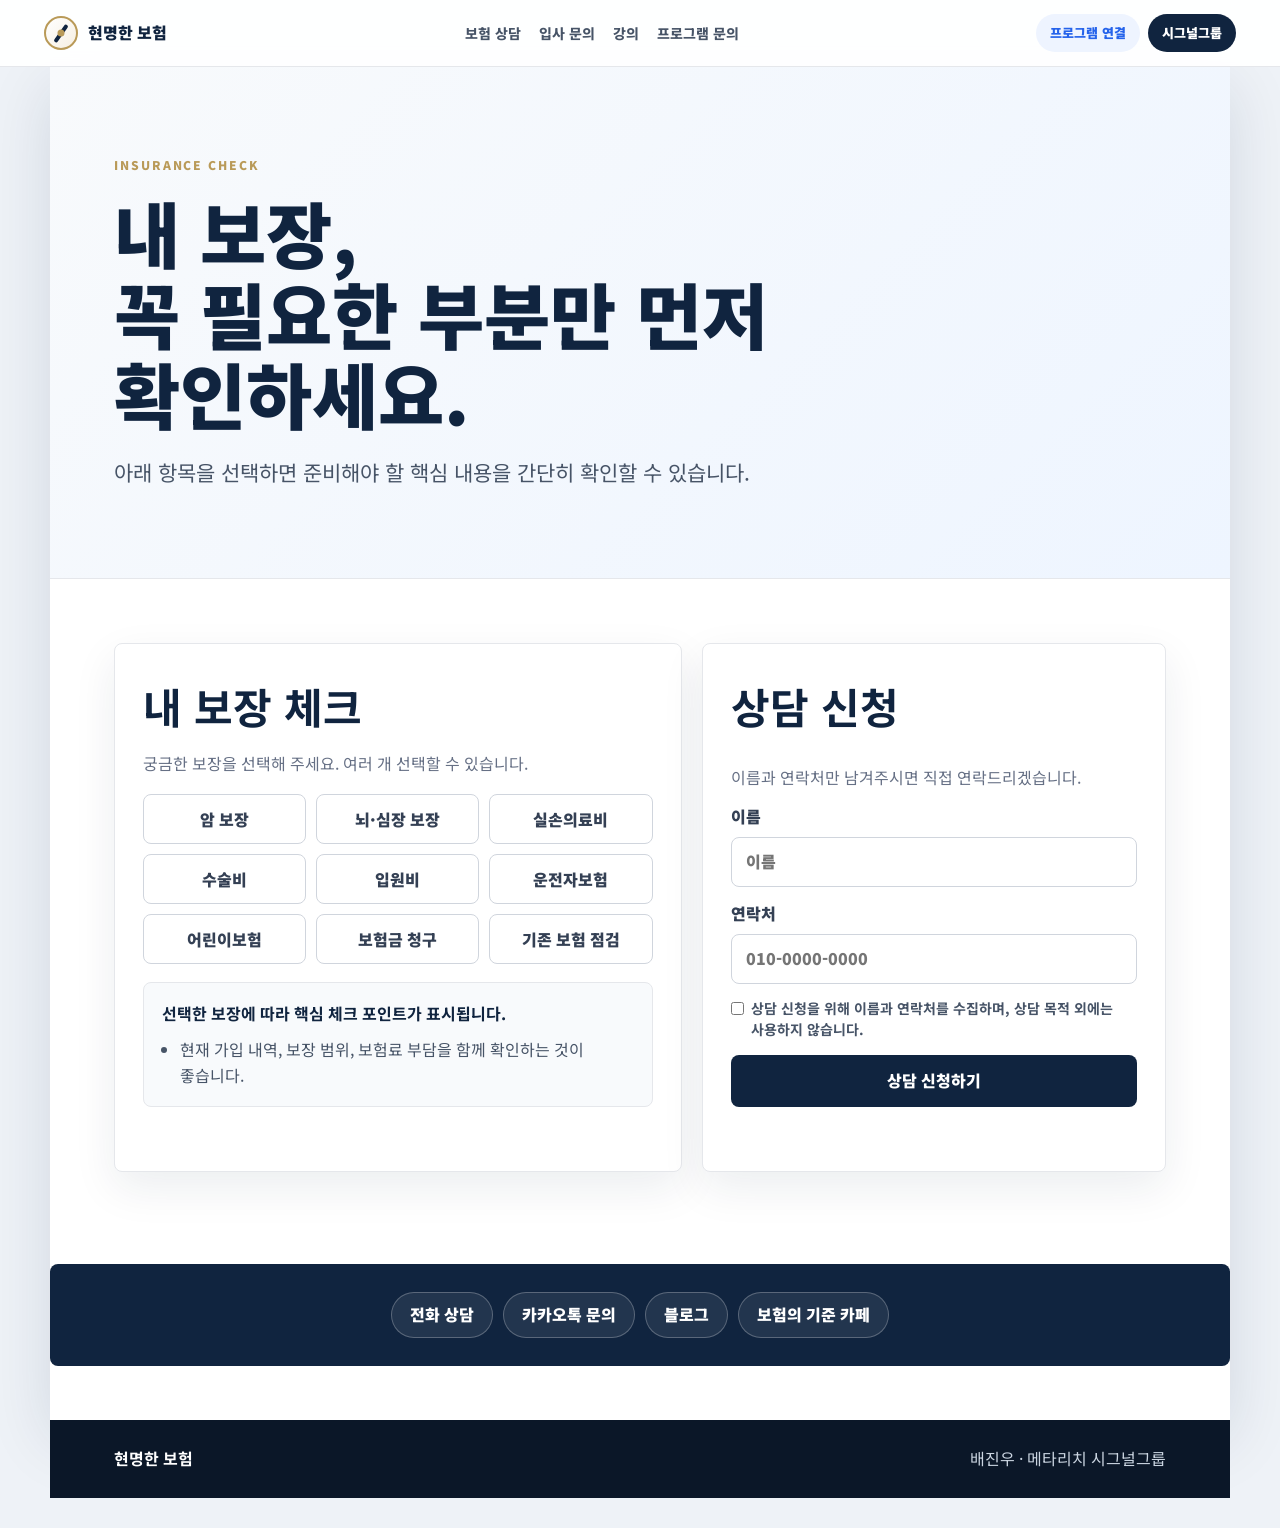
==== insurance.html @ 544bee1e "Add files via upload" ====
<!DOCTYPE html>
<html lang="ko">
<head>
  <meta charset="UTF-8">
  <meta name="viewport" content="width=device-width, initial-scale=1.0, viewport-fit=cover">
  <title>보험 상담 | 현명한 보험</title>
  <meta name="description" content="내 보장을 간단히 체크하고 꼭 준비해야 할 보장 방향을 확인하는 보험 상담 페이지입니다.">
  <link rel="preconnect" href="https://fonts.googleapis.com">
  <link rel="preconnect" href="https://fonts.gstatic.com" crossorigin>
  <link href="https://fonts.googleapis.com/css2?family=Noto+Sans+KR:wght@400;500;700;800;900&display=swap" rel="stylesheet">
  <link rel="stylesheet" href="assets/css/style.css">
</head>
<body>
  <header class="site-header">
    <a class="brand" href="index.html"><span class="compass-mark"></span><span>현명한 보험</span></a>
    <nav class="nav"><a href="insurance.html">보험 상담</a><a href="recruit.html">입사 문의</a><a href="lecture.html">강의</a><a href="program.html">프로그램 문의</a></nav>
    <div class="header-actions"><a class="pill" href="https://metarich-signal.vercel.app/login" target="_blank" rel="noopener">프로그램 연결</a><a class="pill dark" href="https://signalgroup-sigma.vercel.app/index.html" target="_blank" rel="noopener">시그널그룹</a></div>
  </header>

  <main class="sub-page">
    <section class="page-hero">
      <p class="eyebrow">INSURANCE CHECK</p>
      <h1>내 보장,<br>꼭 필요한 부분만 먼저 확인하세요.</h1>
      <p class="lead">아래 항목을 선택하면 준비해야 할 핵심 내용을 간단히 확인할 수 있습니다.</p>
    </section>

    <section class="form-layout">
      <div class="panel">
        <h2>내 보장 체크</h2>
        <p class="muted">궁금한 보장을 선택해 주세요. 여러 개 선택할 수 있습니다.</p>
        <div class="check-grid coverage-options">
          <label><input type="checkbox" name="coverage" value="암 보장"><span>암 보장</span></label>
          <label><input type="checkbox" name="coverage" value="뇌·심장 보장"><span>뇌·심장 보장</span></label>
          <label><input type="checkbox" name="coverage" value="실손의료비"><span>실손의료비</span></label>
          <label><input type="checkbox" name="coverage" value="수술비"><span>수술비</span></label>
          <label><input type="checkbox" name="coverage" value="입원비"><span>입원비</span></label>
          <label><input type="checkbox" name="coverage" value="운전자보험"><span>운전자보험</span></label>
          <label><input type="checkbox" name="coverage" value="어린이보험"><span>어린이보험</span></label>
          <label><input type="checkbox" name="coverage" value="보험금 청구"><span>보험금 청구</span></label>
          <label><input type="checkbox" name="coverage" value="기존 보험 점검"><span>기존 보험 점검</span></label>
        </div>
        <div class="comment-box" id="coverageComment">
          <strong>선택한 보장에 따라 핵심 체크 포인트가 표시됩니다.</strong>
          <ul><li>현재 가입 내역, 보장 범위, 보험료 부담을 함께 확인하는 것이 좋습니다.</li></ul>
        </div>
      </div>

      <form class="panel lead-form" data-form-type="보험 상담">
        <h2>상담 신청</h2>
        <p class="muted">이름과 연락처만 남겨주시면 직접 연락드리겠습니다.</p>
        <label>이름<input name="name" autocomplete="name" required placeholder="이름"></label>
        <label>연락처<input name="phone" inputmode="tel" autocomplete="tel" required placeholder="010-0000-0000"></label>
        <label class="agree"><input type="checkbox" name="privacy" required><span>상담 신청을 위해 이름과 연락처를 수집하며, 상담 목적 외에는 사용하지 않습니다.</span></label>
        <button class="btn primary full" type="submit">상담 신청하기</button>
        <p class="form-message" role="status"></p>
      </form>
    </section>

    <section class="channel-band compact">
      <a href="tel:01034302565">전화 상담</a>
      <a href="https://open.kakao.com/o/s4lMEawg" target="_blank" rel="noopener">카카오톡 문의</a>
      <a href="https://blog.naver.com/jinwoo8506" data-mobile-href="https://m.blog.naver.com/jinwoo8506" target="_blank" rel="noopener">블로그</a>
      <a href="https://cafe.naver.com/signal1035" data-mobile-href="https://m.cafe.naver.com/signal1035" target="_blank" rel="noopener">보험의 기준 카페</a>
    </section>
  </main>

  <footer class="site-footer"><strong>현명한 보험</strong><span>배진우 · 메타리치 시그널그룹</span></footer>
  <script src="assets/js/main.js"></script>
</body>
</html>
---- assets/css/style.css ----
:root{
  --navy:#10243f;
  --navy-2:#173b67;
  --blue:#2563eb;
  --green:#10b981;
  --gold:#b99a58;
  --ink:#111827;
  --muted:#667085;
  --line:#e5e7eb;
  --paper:#ffffff;
  --soft:#f5f7fb;
  --radius:8px;
  --shadow:0 20px 60px rgba(16,36,63,.12);
}
*{box-sizing:border-box;margin:0;padding:0}
html{scroll-behavior:smooth;-webkit-text-size-adjust:100%}
body{font-family:"Noto Sans KR",-apple-system,BlinkMacSystemFont,sans-serif;color:var(--ink);background:#eef2f7;line-height:1.6;word-break:keep-all;overflow-x:hidden}
a{text-decoration:none;color:inherit}
button,input{font:inherit}
button{cursor:pointer}
.site-header{position:sticky;top:0;z-index:20;display:flex;align-items:center;gap:22px;justify-content:space-between;padding:14px clamp(18px,4vw,44px);background:rgba(255,255,255,.94);backdrop-filter:blur(14px);border-bottom:1px solid var(--line)}
.brand{display:flex;align-items:center;gap:10px;font-weight:900;color:var(--navy);white-space:nowrap}
.compass-mark{width:34px;height:34px;border:2px solid var(--gold);border-radius:50%;position:relative;display:inline-block;background:linear-gradient(135deg,#fff,#f6efe2)}
.compass-mark:before{content:"";position:absolute;left:50%;top:5px;width:4px;height:21px;background:var(--navy);transform:translateX(-50%) rotate(35deg);border-radius:8px}
.compass-mark:after{content:"";position:absolute;left:50%;top:50%;width:7px;height:7px;background:var(--gold);border-radius:50%;transform:translate(-50%,-50%)}
.nav{display:flex;align-items:center;gap:18px;color:#475467;font-size:14px;font-weight:800}
.nav a:hover{color:var(--blue)}
.header-actions{display:flex;gap:8px;flex-wrap:wrap;justify-content:flex-end}
.pill{display:inline-flex;align-items:center;justify-content:center;min-height:38px;padding:0 14px;border-radius:999px;background:#eef4ff;color:var(--blue);font-size:13px;font-weight:900;white-space:nowrap}
.pill.dark{background:var(--navy);color:#fff}
main{width:min(100%,1180px);margin:0 auto;background:var(--paper);box-shadow:var(--shadow)}
.hero{display:grid;grid-template-columns:1.05fr .95fr;gap:44px;align-items:center;min-height:720px;padding:clamp(42px,7vw,84px) clamp(22px,5vw,72px);background:linear-gradient(135deg,#fff 0%,#f7fafc 56%,#eef5ff 100%)}
.eyebrow{font-size:12px;font-weight:900;letter-spacing:.16em;color:var(--gold);margin-bottom:18px}
h1{font-size:clamp(38px,6vw,72px);line-height:1.12;letter-spacing:0;color:var(--navy);font-weight:900}
.lead{font-size:clamp(17px,2vw,21px);color:#475467;margin-top:22px;max-width:680px}
.hero-actions,.contact-actions{display:flex;gap:10px;flex-wrap:wrap;margin-top:28px}
.btn{min-height:52px;padding:0 20px;border:1px solid var(--navy);border-radius:var(--radius);display:inline-flex;align-items:center;justify-content:center;font-weight:900;color:var(--navy);background:#fff}
.btn.primary{background:var(--navy);color:#fff}
.btn.ghost{border-color:#cbd5e1;color:#344054}
.btn.full{width:100%;border:0}
.contact-actions a{min-height:44px;padding:0 16px;border-radius:999px;background:#f8fafc;border:1px solid #d0d5dd;font-weight:900;color:#344054}
.hero-photo{align-self:stretch;display:flex;align-items:flex-end;justify-content:center;overflow:hidden;border-radius:var(--radius);background:linear-gradient(180deg,#e8e0d8,#f7f2ee)}
.hero-photo img{width:min(100%,520px);height:100%;object-fit:cover;object-position:center top}
.quick-grid{display:grid;grid-template-columns:repeat(4,1fr);gap:1px;background:var(--line);border-top:1px solid var(--line);border-bottom:1px solid var(--line)}
.quick-card{background:#fff;padding:30px 26px;min-height:210px}
.quick-card span,.tone-card span{display:block;color:var(--gold);font-size:12px;font-weight:900;letter-spacing:.12em;margin-bottom:12px}
.quick-card strong{display:block;font-size:22px;color:var(--navy);margin-bottom:10px}
.quick-card p,.tone-card p,.muted{color:var(--muted)}
.section{padding:clamp(46px,7vw,80px) clamp(22px,5vw,72px)}
.section-kicker{font-size:12px;font-weight:900;letter-spacing:.16em;color:var(--gold);margin-bottom:12px}
.about{display:grid;grid-template-columns:.9fr 1.1fr;gap:34px;align-items:start}
.about h2,.panel h2{font-size:clamp(28px,4vw,42px);color:var(--navy);margin-bottom:12px}
.section-lead{font-size:18px;color:#475467}
.profile-panel,.panel{background:#fff;border:1px solid var(--line);border-radius:var(--radius);box-shadow:0 16px 44px rgba(16,36,63,.08);padding:28px}
.profile-row{display:grid;grid-template-columns:110px 1fr;gap:16px;padding:16px 0;border-bottom:1px solid var(--line)}
.profile-row:last-child{border-bottom:0}
.profile-row span{color:var(--muted);font-weight:800}
.profile-row strong{color:var(--navy)}
.tone-grid,.cards-3{display:grid;grid-template-columns:repeat(3,1fr);gap:16px}
.tone-card{border:1px solid var(--line);border-radius:var(--radius);padding:28px;background:#fff}
.tone-card h3{font-size:22px;color:var(--navy);margin-bottom:10px}
.channel-band{display:flex;gap:10px;flex-wrap:wrap;align-items:center;justify-content:center;padding:28px clamp(18px,5vw,72px);background:var(--navy);color:#fff}
.channel-band a{min-height:46px;padding:0 18px;border:1px solid rgba(255,255,255,.25);border-radius:999px;display:inline-flex;align-items:center;justify-content:center;font-weight:900;background:rgba(255,255,255,.08)}
.channel-band.compact{margin-top:28px;border-radius:var(--radius)}
.site-footer{width:min(100%,1180px);margin:0 auto 30px;padding:26px clamp(22px,5vw,72px);display:flex;justify-content:space-between;gap:16px;background:#0b1728;color:#fff}
.site-footer span{color:#cbd5e1}
.sub-page{padding-bottom:54px}
.page-hero{padding:clamp(48px,8vw,88px) clamp(22px,5vw,72px);background:linear-gradient(135deg,#f8fafc,#eef5ff);border-bottom:1px solid var(--line)}
.page-hero.lecture{background:linear-gradient(135deg,#fff7ed,#f8fafc)}
.page-hero.program{background:linear-gradient(135deg,#f0fdf4,#eef5ff)}
.page-hero h1{max-width:850px}
.form-layout{display:grid;grid-template-columns:1.1fr .9fr;gap:20px;padding:clamp(32px,5vw,64px) clamp(22px,5vw,72px)}
.check-grid{display:grid;grid-template-columns:repeat(3,1fr);gap:10px;margin:18px 0}
.check-grid label{position:relative}
.check-grid input{position:absolute;opacity:0}
.check-grid span{display:flex;align-items:center;justify-content:center;min-height:50px;padding:10px;border:1px solid #d0d5dd;border-radius:var(--radius);font-weight:900;color:#344054;background:#fff;text-align:center}
.check-grid input:checked + span{background:var(--navy);border-color:var(--navy);color:#fff}
.comment-box{margin-top:18px;padding:18px;border-radius:var(--radius);background:#f8fafc;border:1px solid var(--line)}
.comment-box strong{display:block;color:var(--navy);margin-bottom:10px}
.comment-box ul{padding-left:18px;color:#475467}
.lead-form{display:flex;flex-direction:column;gap:14px}
.lead-form label{display:flex;flex-direction:column;gap:7px;font-weight:900;color:#344054}
.lead-form input{min-height:50px;border:1px solid #d0d5dd;border-radius:var(--radius);padding:0 14px;background:#fff}
.lead-form .agree{flex-direction:row;align-items:flex-start;font-weight:700;color:#475467;font-size:14px;line-height:1.55}
.lead-form .agree input{min-height:auto;margin-top:4px;accent-color:var(--navy)}
.form-message{min-height:22px;color:var(--blue);font-weight:800}
.form-message.error{color:#b42318}
.single-form{width:min(100% - 44px,520px);margin:0 auto}
@media (max-width:980px){
  .site-header{align-items:flex-start;flex-direction:column}
  .nav{width:100%;overflow-x:auto;padding-bottom:4px}
  .hero,.about,.form-layout{grid-template-columns:1fr}
  .hero-photo{height:520px}
  .quick-grid,.tone-grid,.cards-3{grid-template-columns:1fr 1fr}
}
@media (max-width:640px){
  body{background:#fff}
  main,.site-footer{box-shadow:none}
  .header-actions{width:100%}
  .pill{flex:1}
  .hero{min-height:auto;padding-top:34px}
  .hero-photo{height:470px}
  .quick-grid,.tone-grid,.cards-3,.check-grid{grid-template-columns:1fr}
  .quick-card{min-height:auto}
  .profile-row{grid-template-columns:1fr;gap:4px}
  .channel-band{align-items:stretch}
  .channel-band a{width:100%}
  .site-footer{flex-direction:column;margin-bottom:0}
}
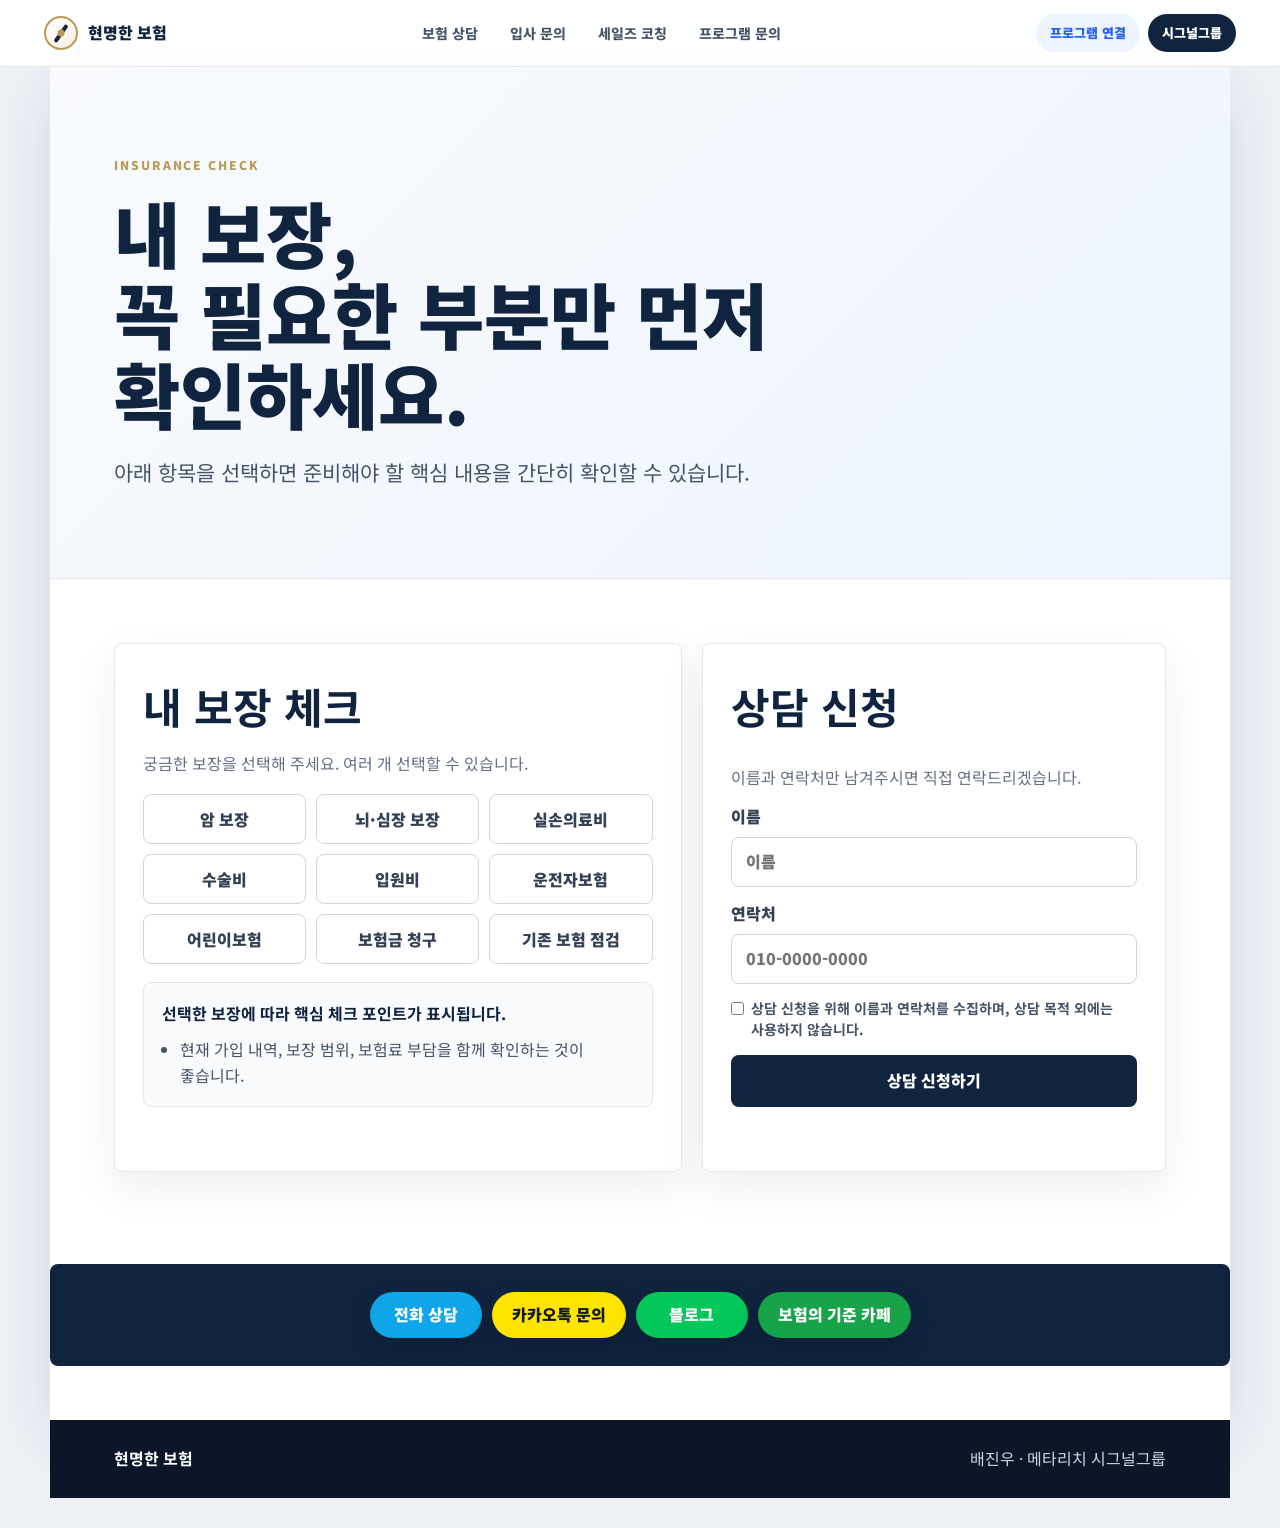
==== commit 088ae236: "Add files via upload" ====
--- a/insurance.html
+++ b/insurance.html
@@ -13,7 +13,7 @@
 <body>
   <header class="site-header">
     <a class="brand" href="index.html"><span class="compass-mark"></span><span>현명한 보험</span></a>
-    <nav class="nav"><a href="insurance.html">보험 상담</a><a href="recruit.html">입사 문의</a><a href="lecture.html">강의</a><a href="program.html">프로그램 문의</a></nav>
+    <nav class="nav"><a href="insurance.html">보험 상담</a><a href="recruit.html">입사 문의</a><a href="lecture.html">세일즈 코칭</a><a href="program.html">프로그램 문의</a></nav>
     <div class="header-actions"><a class="pill" href="https://metarich-signal.vercel.app/login" target="_blank" rel="noopener">프로그램 연결</a><a class="pill dark" href="https://signalgroup-sigma.vercel.app/index.html" target="_blank" rel="noopener">시그널그룹</a></div>
   </header>
 
@@ -57,10 +57,10 @@
     </section>
 
     <section class="channel-band compact">
-      <a href="tel:01034302565">전화 상담</a>
-      <a href="https://open.kakao.com/o/s4lMEawg" target="_blank" rel="noopener">카카오톡 문의</a>
-      <a href="https://blog.naver.com/jinwoo8506" data-mobile-href="https://m.blog.naver.com/jinwoo8506" target="_blank" rel="noopener">블로그</a>
-      <a href="https://cafe.naver.com/signal1035" data-mobile-href="https://m.cafe.naver.com/signal1035" target="_blank" rel="noopener">보험의 기준 카페</a>
+      <a class="channel-call" href="tel:01034302565">전화 상담</a>
+      <a class="channel-kakao" href="https://open.kakao.com/o/s4lMEawg" target="_blank" rel="noopener">카카오톡 문의</a>
+      <a class="channel-blog" href="https://blog.naver.com/jinwoo8506" data-mobile-href="https://m.blog.naver.com/jinwoo8506" target="_blank" rel="noopener">블로그</a>
+      <a class="channel-cafe" href="https://cafe.naver.com/signal1035" data-mobile-href="https://m.cafe.naver.com/signal1035" target="_blank" rel="noopener">보험의 기준 카페</a>
     </section>
   </main>
 
--- a/assets/css/style.css
+++ b/assets/css/style.css
@@ -3,6 +3,11 @@
   --navy-2:#173b67;
   --blue:#2563eb;
   --green:#10b981;
+  --kakao:#fee500;
+  --call:#0ea5e9;
+  --blog:#03c75a;
+  --instagram:#d62976;
+  --openchat:#f59e0b;
   --gold:#b99a58;
   --ink:#111827;
   --muted:#667085;
@@ -15,34 +20,77 @@
 *{box-sizing:border-box;margin:0;padding:0}
 html{scroll-behavior:smooth;-webkit-text-size-adjust:100%}
 body{font-family:"Noto Sans KR",-apple-system,BlinkMacSystemFont,sans-serif;color:var(--ink);background:#eef2f7;line-height:1.6;word-break:keep-all;overflow-x:hidden}
+body.intro-active{overflow:hidden}
 a{text-decoration:none;color:inherit}
 button,input{font:inherit}
 button{cursor:pointer}
+.intro-loader{position:fixed;inset:0;z-index:9999;display:flex;align-items:center;justify-content:center;background:#07111f;color:#fff;overflow:hidden;transition:opacity .55s ease,visibility .55s ease}
+.intro-loader.hide{opacity:0;visibility:hidden;pointer-events:none}
+.intro-loader:before,.intro-loader:after{content:"";position:absolute;left:0;width:100%;height:50%;z-index:5;background:linear-gradient(135deg,#07111f,#10243f 70%,#173b67);transform:translateY(0);pointer-events:none}
+.intro-loader:before{top:0}
+.intro-loader:after{bottom:0}
+.intro-loader.split:before{animation:introSplitTop .72s cubic-bezier(.77,0,.18,1) forwards}
+.intro-loader.split:after{animation:introSplitBottom .72s cubic-bezier(.77,0,.18,1) forwards}
+.intro-grid{position:relative;width:100%;height:100%;display:grid;grid-template-columns:1fr 1fr;grid-template-rows:1fr 1fr;background:#07111f}
+.intro-tile{position:relative;display:flex;flex-direction:column;justify-content:flex-end;min-width:0;min-height:0;padding:clamp(22px,5vw,58px);overflow:hidden;isolation:isolate;opacity:0;animation:introTileIn 1.4s cubic-bezier(.2,.8,.2,1) both}
+.intro-tile:before{content:"";position:absolute;inset:0;z-index:-2;background:var(--tile-bg) center/cover no-repeat;transform:scale(1.12);filter:saturate(.84) brightness(.62);animation:introImage 3.2s ease both}
+.intro-tile:after{content:"";position:absolute;inset:0;z-index:-1;background:linear-gradient(145deg,rgba(7,17,31,.72),rgba(16,36,63,.24) 48%,rgba(185,154,88,.22))}
+.intro-tile span{font-size:12px;font-weight:900;letter-spacing:.22em;color:rgba(255,255,255,.58);margin-bottom:10px}
+.intro-tile strong{font-size:clamp(30px,7vw,92px);font-weight:900;letter-spacing:0;line-height:1.03;color:#fff;text-shadow:0 20px 54px rgba(0,0,0,.42);white-space:nowrap}
+.tile-1{grid-column:1;grid-row:1;--x-start:-32vw;--tile-bg:url("https://images.unsplash.com/photo-1450101499163-c8848c66ca85?auto=format&fit=crop&w=1200&q=78");animation-delay:0s}
+.tile-3{grid-column:2;grid-row:1;--x-start:32vw;--tile-bg:url("https://images.unsplash.com/photo-1552664730-d307ca884978?auto=format&fit=crop&w=1200&q=78");animation-delay:.18s}
+.tile-4{grid-column:1;grid-row:2;--x-start:-32vw;--tile-bg:url("https://images.unsplash.com/photo-1516321318423-f06f85e504b3?auto=format&fit=crop&w=1200&q=78");animation-delay:.36s}
+.tile-2{grid-column:2;grid-row:2;--x-start:32vw;--tile-bg:url("https://images.unsplash.com/photo-1521737711867-e3b97375f902?auto=format&fit=crop&w=1200&q=78");animation-delay:.54s}
+.intro-final{position:absolute;inset:0;z-index:6;display:flex;flex-direction:column;align-items:center;justify-content:center;text-align:center;gap:18px;background:rgba(7,17,31,.32);backdrop-filter:blur(3px);opacity:0;animation:introFinal .3s 2.2s ease both}
+.intro-final p{display:flex;flex-direction:column;align-items:center;gap:10px;font-size:clamp(26px,6vw,62px);font-weight:900;line-height:1.2;text-shadow:0 18px 54px rgba(0,0,0,.34);overflow:hidden}
+.final-line{display:block;white-space:nowrap}
+.final-top{color:#fff;animation:finalFromRight .78s 2.28s cubic-bezier(.22,.8,.22,1) both}
+.final-bottom{color:#dbeafe;animation:finalFromLeft .78s 2.42s cubic-bezier(.22,.8,.22,1) both}
+.intro-compass{width:74px;height:74px;border:2px solid var(--gold);border-radius:50%;position:relative;animation:introSpin 1.2s cubic-bezier(.2,.8,.2,1) both}
+.intro-compass:before{content:"";position:absolute;left:50%;top:10px;width:7px;height:50px;background:linear-gradient(var(--gold),#fff);border-radius:999px;transform:translateX(-50%) rotate(38deg);box-shadow:0 0 24px rgba(185,154,88,.45)}
+.intro-compass:after{content:"";position:absolute;left:50%;top:50%;width:13px;height:13px;background:#fff;border-radius:50%;transform:translate(-50%,-50%)}
+body.intro-active .site-header,body.intro-active main,body.intro-active .site-footer{filter:blur(10px);transform:scale(1.015)}
+.site-header,main,.site-footer{transition:filter .65s ease,transform .65s ease}
+@keyframes introSpin{0%{opacity:0;transform:scale(.72) rotate(-80deg)}55%{opacity:1;transform:scale(1.05) rotate(18deg)}100%{opacity:1;transform:scale(1) rotate(0)}}
+@keyframes introTileIn{0%{opacity:0;transform:translateX(var(--x-start));filter:blur(14px)}58%,100%{opacity:1;transform:translateX(0);filter:blur(0)}}
+@keyframes introImage{0%{transform:scale(1.16)}100%{transform:scale(1.04)}}
+@keyframes introFinal{0%{opacity:0}100%{opacity:1}}
+@keyframes finalFromRight{0%{opacity:0;transform:translateX(46vw);filter:blur(12px)}100%{opacity:1;transform:translateX(0);filter:blur(0)}}
+@keyframes finalFromLeft{0%{opacity:0;transform:translateX(-46vw);filter:blur(12px)}100%{opacity:1;transform:translateX(0);filter:blur(0)}}
+@keyframes introSplitTop{0%{transform:translateY(0)}100%{transform:translateY(-105%)}}
+@keyframes introSplitBottom{0%{transform:translateY(0)}100%{transform:translateY(105%)}}
 .site-header{position:sticky;top:0;z-index:20;display:flex;align-items:center;gap:22px;justify-content:space-between;padding:14px clamp(18px,4vw,44px);background:rgba(255,255,255,.94);backdrop-filter:blur(14px);border-bottom:1px solid var(--line)}
 .brand{display:flex;align-items:center;gap:10px;font-weight:900;color:var(--navy);white-space:nowrap}
 .compass-mark{width:34px;height:34px;border:2px solid var(--gold);border-radius:50%;position:relative;display:inline-block;background:linear-gradient(135deg,#fff,#f6efe2)}
 .compass-mark:before{content:"";position:absolute;left:50%;top:5px;width:4px;height:21px;background:var(--navy);transform:translateX(-50%) rotate(35deg);border-radius:8px}
 .compass-mark:after{content:"";position:absolute;left:50%;top:50%;width:7px;height:7px;background:var(--gold);border-radius:50%;transform:translate(-50%,-50%)}
-.nav{display:flex;align-items:center;gap:18px;color:#475467;font-size:14px;font-weight:800}
-.nav a:hover{color:var(--blue)}
+.nav{display:flex;align-items:center;gap:8px;color:#475467;font-size:14px;font-weight:800}
+.nav a{display:inline-flex;align-items:center;justify-content:center;min-height:38px;padding:0 12px;border-radius:999px;white-space:nowrap;transition:background .18s ease,color .18s ease,transform .18s ease}
+.nav a:hover{background:#eef4ff;color:var(--blue);transform:translateY(-2px)}
 .header-actions{display:flex;gap:8px;flex-wrap:wrap;justify-content:flex-end}
-.pill{display:inline-flex;align-items:center;justify-content:center;min-height:38px;padding:0 14px;border-radius:999px;background:#eef4ff;color:var(--blue);font-size:13px;font-weight:900;white-space:nowrap}
+.pill{display:inline-flex;align-items:center;justify-content:center;min-height:38px;padding:0 14px;border-radius:999px;background:#eef4ff;color:var(--blue);font-size:13px;font-weight:900;white-space:nowrap;transition:transform .18s ease,box-shadow .18s ease}
 .pill.dark{background:var(--navy);color:#fff}
+.pill:hover{transform:translateY(-2px);box-shadow:0 10px 24px rgba(37,99,235,.18)}
 main{width:min(100%,1180px);margin:0 auto;background:var(--paper);box-shadow:var(--shadow)}
 .hero{display:grid;grid-template-columns:1.05fr .95fr;gap:44px;align-items:center;min-height:720px;padding:clamp(42px,7vw,84px) clamp(22px,5vw,72px);background:linear-gradient(135deg,#fff 0%,#f7fafc 56%,#eef5ff 100%)}
 .eyebrow{font-size:12px;font-weight:900;letter-spacing:.16em;color:var(--gold);margin-bottom:18px}
 h1{font-size:clamp(38px,6vw,72px);line-height:1.12;letter-spacing:0;color:var(--navy);font-weight:900}
 .lead{font-size:clamp(17px,2vw,21px);color:#475467;margin-top:22px;max-width:680px}
 .hero-actions,.contact-actions{display:flex;gap:10px;flex-wrap:wrap;margin-top:28px}
-.btn{min-height:52px;padding:0 20px;border:1px solid var(--navy);border-radius:var(--radius);display:inline-flex;align-items:center;justify-content:center;font-weight:900;color:var(--navy);background:#fff}
+.btn{min-height:52px;padding:0 20px;border:1px solid var(--navy);border-radius:var(--radius);display:inline-flex;align-items:center;justify-content:center;font-weight:900;color:var(--navy);background:#fff;white-space:nowrap;transition:transform .18s ease,box-shadow .18s ease,background .18s ease,color .18s ease}
 .btn.primary{background:var(--navy);color:#fff}
 .btn.ghost{border-color:#cbd5e1;color:#344054}
 .btn.full{width:100%;border:0}
-.contact-actions a{min-height:44px;padding:0 16px;border-radius:999px;background:#f8fafc;border:1px solid #d0d5dd;font-weight:900;color:#344054}
+.btn:hover{transform:translateY(-2px);box-shadow:0 12px 28px rgba(16,36,63,.16)}
+.contact-actions a{min-width:112px;min-height:44px;padding:0 18px;border-radius:999px;border:0;font-weight:900;display:inline-flex;align-items:center;justify-content:center;white-space:nowrap;transition:transform .18s ease,box-shadow .18s ease}
+.contact-actions .contact-call{background:var(--call);color:#fff;box-shadow:0 10px 22px rgba(14,165,233,.22)}
+.contact-actions .contact-kakao{background:var(--kakao);color:#111827;box-shadow:0 10px 22px rgba(254,229,0,.26)}
+.contact-actions a:hover{transform:translateY(-2px);box-shadow:0 14px 30px rgba(16,36,63,.18)}
 .hero-photo{align-self:stretch;display:flex;align-items:flex-end;justify-content:center;overflow:hidden;border-radius:var(--radius);background:linear-gradient(180deg,#e8e0d8,#f7f2ee)}
 .hero-photo img{width:min(100%,520px);height:100%;object-fit:cover;object-position:center top}
 .quick-grid{display:grid;grid-template-columns:repeat(4,1fr);gap:1px;background:var(--line);border-top:1px solid var(--line);border-bottom:1px solid var(--line)}
-.quick-card{background:#fff;padding:30px 26px;min-height:210px}
+.quick-card{background:#fff;padding:30px 26px;min-height:210px;transition:transform .18s ease,box-shadow .18s ease,background .18s ease}
+.quick-card:hover{transform:translateY(-4px);box-shadow:0 18px 44px rgba(16,36,63,.12);background:#fbfdff}
 .quick-card span,.tone-card span{display:block;color:var(--gold);font-size:12px;font-weight:900;letter-spacing:.12em;margin-bottom:12px}
 .quick-card strong{display:block;font-size:22px;color:var(--navy);margin-bottom:10px}
 .quick-card p,.tone-card p,.muted{color:var(--muted)}
@@ -55,12 +103,20 @@
 .profile-row{display:grid;grid-template-columns:110px 1fr;gap:16px;padding:16px 0;border-bottom:1px solid var(--line)}
 .profile-row:last-child{border-bottom:0}
 .profile-row span{color:var(--muted);font-weight:800}
-.profile-row strong{color:var(--navy)}
+.profile-row strong{color:var(--navy);line-height:1.75;word-break:keep-all}
 .tone-grid,.cards-3{display:grid;grid-template-columns:repeat(3,1fr);gap:16px}
-.tone-card{border:1px solid var(--line);border-radius:var(--radius);padding:28px;background:#fff}
+.tone-card{border:1px solid var(--line);border-radius:var(--radius);padding:28px;background:#fff;transition:transform .18s ease,box-shadow .18s ease,border-color .18s ease}
+.tone-card:hover{transform:translateY(-4px);box-shadow:0 18px 44px rgba(16,36,63,.10);border-color:#cbd5e1}
 .tone-card h3{font-size:22px;color:var(--navy);margin-bottom:10px}
 .channel-band{display:flex;gap:10px;flex-wrap:wrap;align-items:center;justify-content:center;padding:28px clamp(18px,5vw,72px);background:var(--navy);color:#fff}
-.channel-band a{min-height:46px;padding:0 18px;border:1px solid rgba(255,255,255,.25);border-radius:999px;display:inline-flex;align-items:center;justify-content:center;font-weight:900;background:rgba(255,255,255,.08)}
+.channel-band a{min-width:112px;min-height:46px;padding:0 20px;border:0;border-radius:999px;display:inline-flex;align-items:center;justify-content:center;font-weight:900;white-space:nowrap;box-shadow:0 10px 24px rgba(0,0,0,.16);transition:transform .18s ease,filter .18s ease,box-shadow .18s ease}
+.channel-band a:hover{transform:translateY(-3px);filter:brightness(1.04);box-shadow:0 16px 34px rgba(0,0,0,.24)}
+.channel-band .channel-blog{background:var(--blog);color:#fff}
+.channel-band .channel-instagram{background:linear-gradient(45deg,#f09433,#e6683c 28%,#dc2743 55%,#cc2366 78%,#bc1888);color:#fff}
+.channel-band .channel-naver{background:#1f7ae0;color:#fff}
+.channel-band .channel-cafe{background:#16a34a;color:#fff}
+.channel-band .channel-openchat,.channel-band .channel-kakao{background:var(--kakao);color:#111827}
+.channel-band .channel-call{background:var(--call);color:#fff}
 .channel-band.compact{margin-top:28px;border-radius:var(--radius)}
 .site-footer{width:min(100%,1180px);margin:0 auto 30px;padding:26px clamp(22px,5vw,72px);display:flex;justify-content:space-between;gap:16px;background:#0b1728;color:#fff}
 .site-footer span{color:#cbd5e1}
@@ -106,4 +162,9 @@
   .channel-band{align-items:stretch}
   .channel-band a{width:100%}
   .site-footer{flex-direction:column;margin-bottom:0}
+  .intro-grid{grid-template-columns:1fr;grid-template-rows:repeat(4,1fr)}
+  .tile-1,.tile-2,.tile-3,.tile-4{grid-column:1}
+  .tile-1{grid-row:1}.tile-3{grid-row:2}.tile-4{grid-row:3}.tile-2{grid-row:4}
+  .intro-tile{padding:22px}
+  .intro-tile strong{font-size:clamp(30px,12vw,54px)}
 }
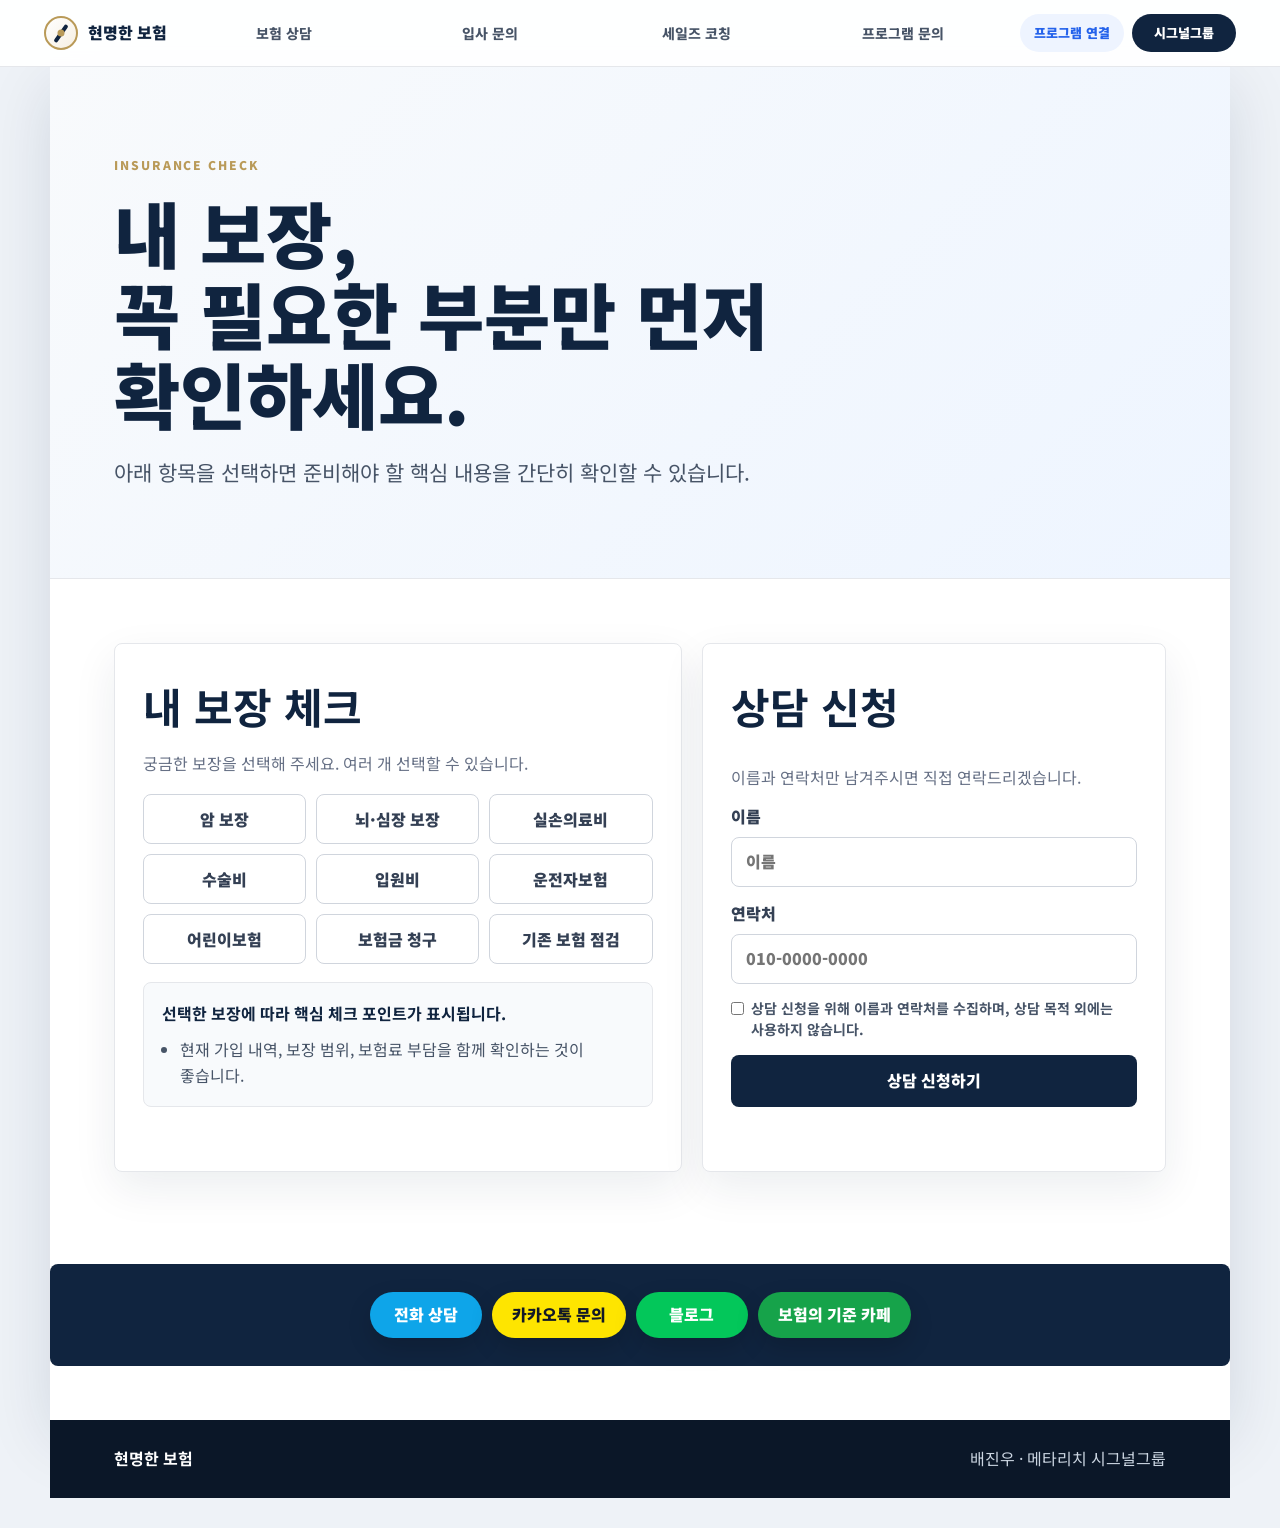
==== commit c56d1504: "Add files via upload" ====
--- a/insurance.html
+++ b/insurance.html
@@ -65,6 +65,14 @@
   </main>
 
   <footer class="site-footer"><strong>현명한 보험</strong><span>배진우 · 메타리치 시그널그룹</span></footer>
+  <div class="submit-modal" id="submitModal" aria-hidden="true">
+    <div class="submit-dialog" role="dialog" aria-modal="true" aria-live="polite">
+      <button class="modal-close" type="button" data-modal-close aria-label="닫기">×</button>
+      <div class="submit-spinner" aria-hidden="true"></div>
+      <h3>신청 정보를 전송 중입니다</h3>
+      <p>잠시만 기다려 주세요.</p>
+    </div>
+  </div>
   <script src="assets/js/main.js"></script>
 </body>
 </html>
--- a/assets/css/style.css
+++ b/assets/css/style.css
@@ -26,11 +26,8 @@
 button{cursor:pointer}
 .intro-loader{position:fixed;inset:0;z-index:9999;display:flex;align-items:center;justify-content:center;background:#07111f;color:#fff;overflow:hidden;transition:opacity .55s ease,visibility .55s ease}
 .intro-loader.hide{opacity:0;visibility:hidden;pointer-events:none}
-.intro-loader:before,.intro-loader:after{content:"";position:absolute;left:0;width:100%;height:50%;z-index:5;background:linear-gradient(135deg,#07111f,#10243f 70%,#173b67);transform:translateY(0);pointer-events:none}
-.intro-loader:before{top:0}
-.intro-loader:after{bottom:0}
-.intro-loader.split:before{animation:introSplitTop .72s cubic-bezier(.77,0,.18,1) forwards}
-.intro-loader.split:after{animation:introSplitBottom .72s cubic-bezier(.77,0,.18,1) forwards}
+.intro-loader:before{content:"";position:absolute;inset:0;z-index:7;background:radial-gradient(circle at 50% 50%,rgba(255,255,255,.96),rgba(255,255,255,.64) 35%,rgba(255,255,255,0) 72%);opacity:0;transform:scale(.72);pointer-events:none}
+.intro-loader.bright:before{animation:introBright .8s ease forwards}
 .intro-grid{position:relative;width:100%;height:100%;display:grid;grid-template-columns:1fr 1fr;grid-template-rows:1fr 1fr;background:#07111f}
 .intro-tile{position:relative;display:flex;flex-direction:column;justify-content:flex-end;min-width:0;min-height:0;padding:clamp(22px,5vw,58px);overflow:hidden;isolation:isolate;opacity:0;animation:introTileIn 1.4s cubic-bezier(.2,.8,.2,1) both}
 .intro-tile:before{content:"";position:absolute;inset:0;z-index:-2;background:var(--tile-bg) center/cover no-repeat;transform:scale(1.12);filter:saturate(.84) brightness(.62);animation:introImage 3.2s ease both}
@@ -57,21 +54,20 @@
 @keyframes introFinal{0%{opacity:0}100%{opacity:1}}
 @keyframes finalFromRight{0%{opacity:0;transform:translateX(46vw);filter:blur(12px)}100%{opacity:1;transform:translateX(0);filter:blur(0)}}
 @keyframes finalFromLeft{0%{opacity:0;transform:translateX(-46vw);filter:blur(12px)}100%{opacity:1;transform:translateX(0);filter:blur(0)}}
-@keyframes introSplitTop{0%{transform:translateY(0)}100%{transform:translateY(-105%)}}
-@keyframes introSplitBottom{0%{transform:translateY(0)}100%{transform:translateY(105%)}}
-.site-header{position:sticky;top:0;z-index:20;display:flex;align-items:center;gap:22px;justify-content:space-between;padding:14px clamp(18px,4vw,44px);background:rgba(255,255,255,.94);backdrop-filter:blur(14px);border-bottom:1px solid var(--line)}
+@keyframes introBright{0%{opacity:0;transform:scale(.72)}45%{opacity:1;transform:scale(1.12)}100%{opacity:.92;transform:scale(1.6)}}
+.site-header{position:sticky;top:0;z-index:20;display:grid;grid-template-columns:auto minmax(360px,1fr) auto;align-items:center;gap:18px;padding:14px clamp(18px,4vw,44px);background:rgba(255,255,255,.94);backdrop-filter:blur(14px);border-bottom:1px solid var(--line)}
 .brand{display:flex;align-items:center;gap:10px;font-weight:900;color:var(--navy);white-space:nowrap}
 .compass-mark{width:34px;height:34px;border:2px solid var(--gold);border-radius:50%;position:relative;display:inline-block;background:linear-gradient(135deg,#fff,#f6efe2)}
 .compass-mark:before{content:"";position:absolute;left:50%;top:5px;width:4px;height:21px;background:var(--navy);transform:translateX(-50%) rotate(35deg);border-radius:8px}
 .compass-mark:after{content:"";position:absolute;left:50%;top:50%;width:7px;height:7px;background:var(--gold);border-radius:50%;transform:translate(-50%,-50%)}
-.nav{display:flex;align-items:center;gap:8px;color:#475467;font-size:14px;font-weight:800}
-.nav a{display:inline-flex;align-items:center;justify-content:center;min-height:38px;padding:0 12px;border-radius:999px;white-space:nowrap;transition:background .18s ease,color .18s ease,transform .18s ease}
+.nav{display:grid;grid-template-columns:repeat(4,minmax(0,1fr));align-items:center;gap:8px;color:#475467;font-size:14px;font-weight:800}
+.nav a{display:inline-flex;align-items:center;justify-content:center;min-width:0;min-height:38px;padding:0 10px;border-radius:999px;white-space:nowrap;text-align:center;transition:background .18s ease,color .18s ease,transform .18s ease}
 .nav a:hover{background:#eef4ff;color:var(--blue);transform:translateY(-2px)}
-.header-actions{display:flex;gap:8px;flex-wrap:wrap;justify-content:flex-end}
-.pill{display:inline-flex;align-items:center;justify-content:center;min-height:38px;padding:0 14px;border-radius:999px;background:#eef4ff;color:var(--blue);font-size:13px;font-weight:900;white-space:nowrap;transition:transform .18s ease,box-shadow .18s ease}
+.header-actions{display:grid;grid-template-columns:repeat(2,minmax(0,1fr));gap:8px;justify-content:flex-end}
+.pill{display:inline-flex;align-items:center;justify-content:center;min-width:0;min-height:38px;padding:0 14px;border-radius:999px;background:#eef4ff;color:var(--blue);font-size:13px;font-weight:900;white-space:nowrap;text-align:center;transition:transform .18s ease,box-shadow .18s ease}
 .pill.dark{background:var(--navy);color:#fff}
 .pill:hover{transform:translateY(-2px);box-shadow:0 10px 24px rgba(37,99,235,.18)}
-main{width:min(100%,1180px);margin:0 auto;background:var(--paper);box-shadow:var(--shadow)}
+main{width:min(100%,1180px);max-width:100%;margin:0 auto;background:var(--paper);box-shadow:var(--shadow);overflow:hidden}
 .hero{display:grid;grid-template-columns:1.05fr .95fr;gap:44px;align-items:center;min-height:720px;padding:clamp(42px,7vw,84px) clamp(22px,5vw,72px);background:linear-gradient(135deg,#fff 0%,#f7fafc 56%,#eef5ff 100%)}
 .eyebrow{font-size:12px;font-weight:900;letter-spacing:.16em;color:var(--gold);margin-bottom:18px}
 h1{font-size:clamp(38px,6vw,72px);line-height:1.12;letter-spacing:0;color:var(--navy);font-weight:900}
@@ -99,7 +95,7 @@
 .about{display:grid;grid-template-columns:.9fr 1.1fr;gap:34px;align-items:start}
 .about h2,.panel h2{font-size:clamp(28px,4vw,42px);color:var(--navy);margin-bottom:12px}
 .section-lead{font-size:18px;color:#475467}
-.profile-panel,.panel{background:#fff;border:1px solid var(--line);border-radius:var(--radius);box-shadow:0 16px 44px rgba(16,36,63,.08);padding:28px}
+.profile-panel,.panel{background:#fff;border:1px solid var(--line);border-radius:var(--radius);box-shadow:0 16px 44px rgba(16,36,63,.08);padding:28px;min-width:0;max-width:100%}
 .profile-row{display:grid;grid-template-columns:110px 1fr;gap:16px;padding:16px 0;border-bottom:1px solid var(--line)}
 .profile-row:last-child{border-bottom:0}
 .profile-row span{color:var(--muted);font-weight:800}
@@ -125,11 +121,11 @@
 .page-hero.lecture{background:linear-gradient(135deg,#fff7ed,#f8fafc)}
 .page-hero.program{background:linear-gradient(135deg,#f0fdf4,#eef5ff)}
 .page-hero h1{max-width:850px}
-.form-layout{display:grid;grid-template-columns:1.1fr .9fr;gap:20px;padding:clamp(32px,5vw,64px) clamp(22px,5vw,72px)}
-.check-grid{display:grid;grid-template-columns:repeat(3,1fr);gap:10px;margin:18px 0}
-.check-grid label{position:relative}
+.form-layout{display:grid;grid-template-columns:1.1fr .9fr;gap:20px;padding:clamp(32px,5vw,64px) clamp(22px,5vw,72px);min-width:0;max-width:100%}
+.check-grid{display:grid;grid-template-columns:repeat(3,minmax(0,1fr));gap:10px;margin:18px 0;min-width:0;max-width:100%}
+.check-grid label{position:relative;min-width:0}
 .check-grid input{position:absolute;opacity:0}
-.check-grid span{display:flex;align-items:center;justify-content:center;min-height:50px;padding:10px;border:1px solid #d0d5dd;border-radius:var(--radius);font-weight:900;color:#344054;background:#fff;text-align:center}
+.check-grid span{display:flex;align-items:center;justify-content:center;min-width:0;min-height:50px;padding:10px;border:1px solid #d0d5dd;border-radius:var(--radius);font-weight:900;color:#344054;background:#fff;text-align:center;overflow-wrap:anywhere;line-break:strict}
 .check-grid input:checked + span{background:var(--navy);border-color:var(--navy);color:#fff}
 .comment-box{margin-top:18px;padding:18px;border-radius:var(--radius);background:#f8fafc;border:1px solid var(--line)}
 .comment-box strong{display:block;color:var(--navy);margin-bottom:10px}
@@ -137,14 +133,29 @@
 .lead-form{display:flex;flex-direction:column;gap:14px}
 .lead-form label{display:flex;flex-direction:column;gap:7px;font-weight:900;color:#344054}
 .lead-form input{min-height:50px;border:1px solid #d0d5dd;border-radius:var(--radius);padding:0 14px;background:#fff}
-.lead-form .agree{flex-direction:row;align-items:flex-start;font-weight:700;color:#475467;font-size:14px;line-height:1.55}
+.lead-form .agree{flex-direction:row;align-items:flex-start;font-weight:700;color:#475467;font-size:14px;line-height:1.55;min-width:0}
 .lead-form .agree input{min-height:auto;margin-top:4px;accent-color:var(--navy)}
+.lead-form .agree span{min-width:0;overflow-wrap:anywhere}
 .form-message{min-height:22px;color:var(--blue);font-weight:800}
 .form-message.error{color:#b42318}
 .single-form{width:min(100% - 44px,520px);margin:0 auto}
+.submit-modal{position:fixed;inset:0;z-index:9998;display:flex;align-items:center;justify-content:center;padding:24px;background:rgba(7,17,31,.55);backdrop-filter:blur(8px);opacity:0;visibility:hidden;pointer-events:none;transition:opacity .18s ease,visibility .18s ease}
+.submit-modal.show{opacity:1;visibility:visible;pointer-events:auto}
+.submit-dialog{position:relative;width:min(100%,380px);border-radius:16px;background:#fff;padding:34px 28px 30px;text-align:center;box-shadow:0 26px 80px rgba(7,17,31,.24);transform:translateY(12px) scale(.98);transition:transform .18s ease}
+.submit-modal.show .submit-dialog{transform:translateY(0) scale(1)}
+.modal-close{position:absolute;top:12px;right:12px;width:34px;height:34px;border:0;border-radius:50%;background:#f2f4f7;color:#475467;font-size:22px;line-height:1}
+.submit-spinner{width:56px;height:56px;margin:0 auto 18px;border-radius:50%;border:5px solid #e0edff;border-top-color:var(--blue);animation:submitSpin .8s linear infinite}
+.submit-modal.done .submit-spinner{border:0;background:var(--green);animation:donePop .26s ease both}
+.submit-modal.done .submit-spinner:before{content:"";display:block;width:16px;height:28px;border:solid #fff;border-width:0 5px 5px 0;transform:translate(20px,9px) rotate(45deg)}
+.submit-dialog h3{font-size:22px;color:var(--navy);margin-bottom:8px}
+.submit-dialog p{color:var(--muted);font-weight:700}
+.lead-form button[disabled]{opacity:.68;cursor:not-allowed;transform:none;box-shadow:none}
+@keyframes submitSpin{to{transform:rotate(360deg)}}
+@keyframes donePop{0%{transform:scale(.74)}100%{transform:scale(1)}}
 @media (max-width:980px){
-  .site-header{align-items:flex-start;flex-direction:column}
-  .nav{width:100%;overflow-x:auto;padding-bottom:4px}
+  .site-header{display:flex;align-items:flex-start;flex-direction:column;gap:12px}
+  .nav{width:100%;grid-template-columns:repeat(4,minmax(0,1fr));gap:8px;overflow:visible;padding-bottom:0}
+  .nav a{width:100%;min-width:0;padding:0 8px;font-size:13px;text-align:center}
   .hero,.about,.form-layout{grid-template-columns:1fr}
   .hero-photo{height:520px}
   .quick-grid,.tone-grid,.cards-3{grid-template-columns:1fr 1fr}
@@ -152,15 +163,26 @@
 @media (max-width:640px){
   body{background:#fff}
   main,.site-footer{box-shadow:none}
-  .header-actions{width:100%}
-  .pill{flex:1}
+  .site-header{padding:12px 16px}
+  .brand{font-size:15px}
+  .compass-mark{width:30px;height:30px}
+  .nav{grid-template-columns:repeat(2,minmax(0,1fr))}
+  .nav a{min-height:42px;border:1px solid #e5e7eb;background:#fff;font-size:13px}
+  .header-actions{width:100%;display:grid;grid-template-columns:repeat(2,minmax(0,1fr))}
+  .pill{width:100%;min-width:0;padding:0 8px;font-size:12px}
   .hero{min-height:auto;padding-top:34px}
   .hero-photo{height:470px}
-  .quick-grid,.tone-grid,.cards-3,.check-grid{grid-template-columns:1fr}
+  .quick-grid,.tone-grid,.cards-3{grid-template-columns:1fr}
+  .page-hero{padding:38px 18px}
+  .page-hero h1{font-size:clamp(31px,9vw,42px);line-height:1.18}
+  .form-layout{padding:28px 16px;gap:16px}
+  .panel{padding:20px}
+  .check-grid{grid-template-columns:repeat(2,minmax(0,1fr));gap:8px}
+  .check-grid span{min-height:46px;padding:8px 6px;font-size:13px;line-height:1.25}
   .quick-card{min-height:auto}
   .profile-row{grid-template-columns:1fr;gap:4px}
-  .channel-band{align-items:stretch}
-  .channel-band a{width:100%}
+  .channel-band{align-items:stretch;display:grid;grid-template-columns:repeat(2,minmax(0,1fr));padding:18px 16px}
+  .channel-band a{width:100%;min-width:0;padding:0 10px;font-size:13px}
   .site-footer{flex-direction:column;margin-bottom:0}
   .intro-grid{grid-template-columns:1fr;grid-template-rows:repeat(4,1fr)}
   .tile-1,.tile-2,.tile-3,.tile-4{grid-column:1}
@@ -168,3 +190,7 @@
   .intro-tile{padding:22px}
   .intro-tile strong{font-size:clamp(30px,12vw,54px)}
 }
+@media (max-width:390px){
+  .check-grid{grid-template-columns:1fr}
+  .channel-band{grid-template-columns:1fr}
+}
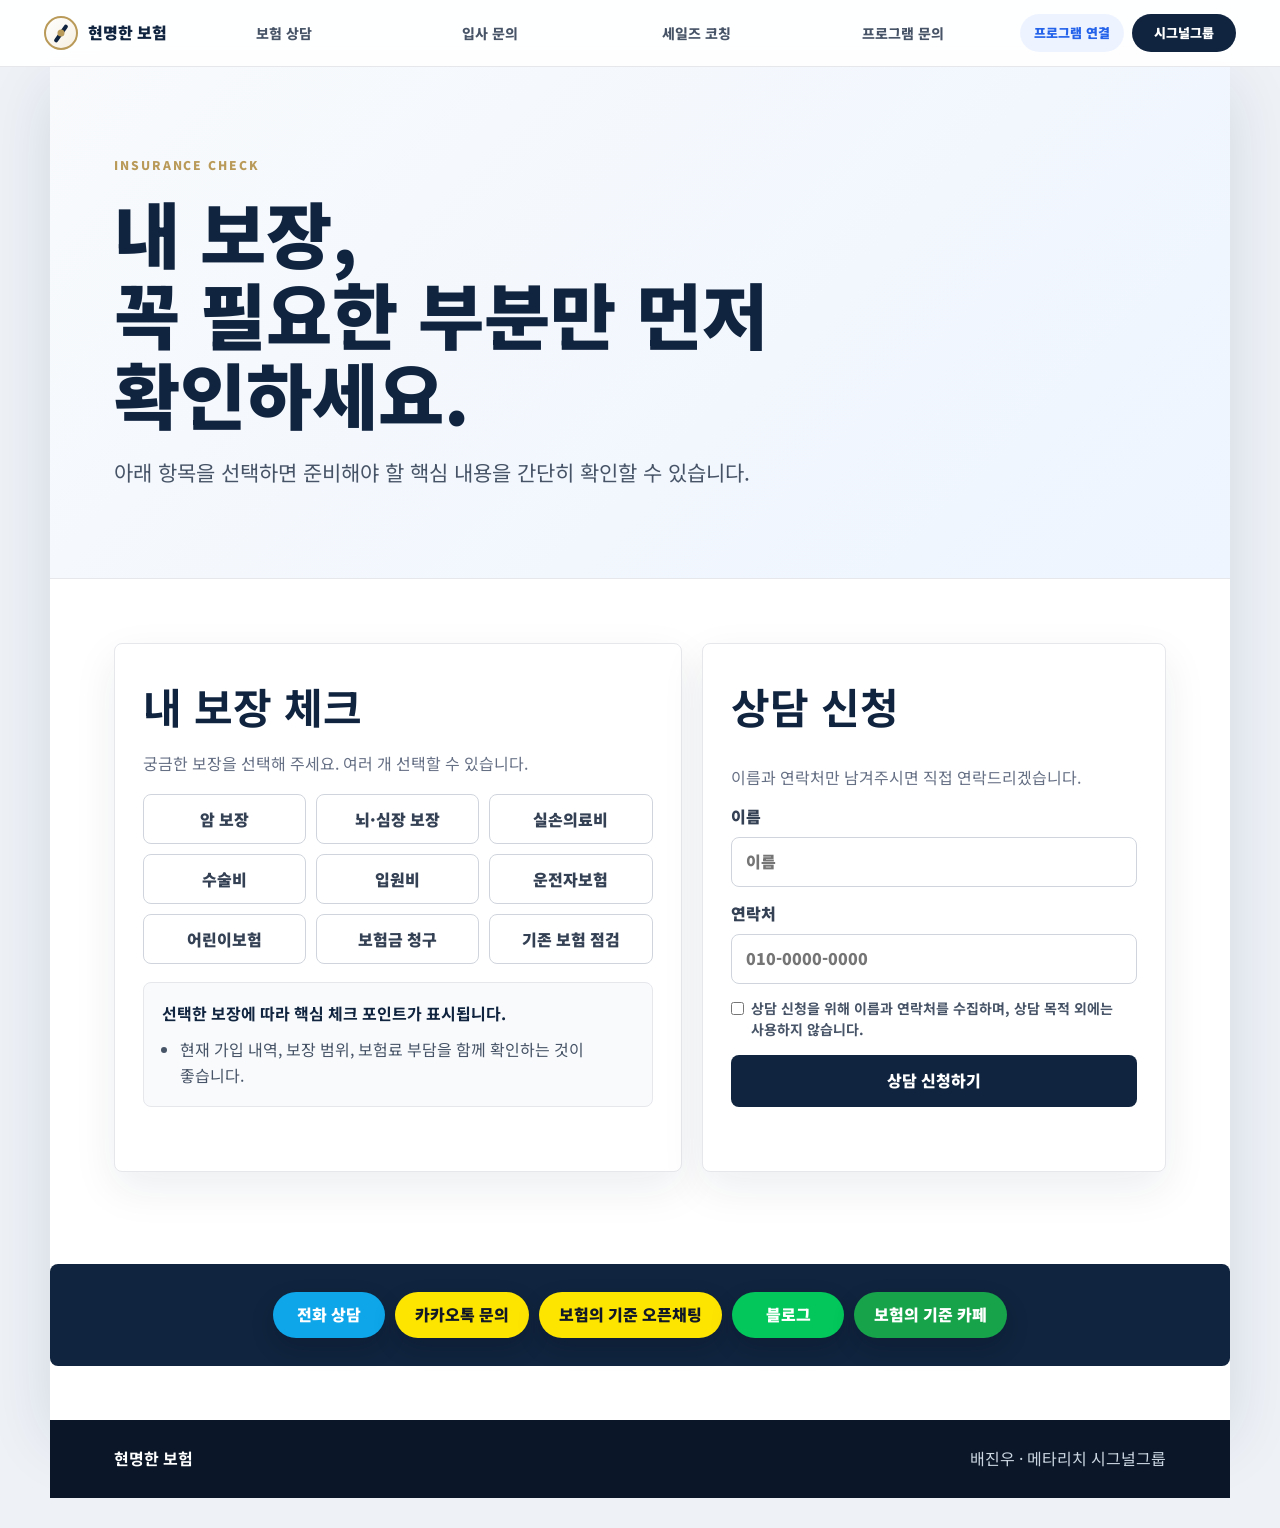
==== commit c827b233: "Add files via upload" ====
--- a/insurance.html
+++ b/insurance.html
@@ -59,6 +59,7 @@
     <section class="channel-band compact">
       <a class="channel-call" href="tel:01034302565">전화 상담</a>
       <a class="channel-kakao" href="https://open.kakao.com/o/s4lMEawg" target="_blank" rel="noopener">카카오톡 문의</a>
+      <a class="channel-openchat" href="https://open.kakao.com/o/g8ND5toi" target="_blank" rel="noopener">보험의 기준 오픈채팅</a>
       <a class="channel-blog" href="https://blog.naver.com/jinwoo8506" data-mobile-href="https://m.blog.naver.com/jinwoo8506" target="_blank" rel="noopener">블로그</a>
       <a class="channel-cafe" href="https://cafe.naver.com/signal1035" data-mobile-href="https://m.cafe.naver.com/signal1035" target="_blank" rel="noopener">보험의 기준 카페</a>
     </section>
--- a/assets/css/style.css
+++ b/assets/css/style.css
@@ -38,11 +38,19 @@
 .tile-3{grid-column:2;grid-row:1;--x-start:32vw;--tile-bg:url("https://images.unsplash.com/photo-1552664730-d307ca884978?auto=format&fit=crop&w=1200&q=78");animation-delay:.18s}
 .tile-4{grid-column:1;grid-row:2;--x-start:-32vw;--tile-bg:url("https://images.unsplash.com/photo-1516321318423-f06f85e504b3?auto=format&fit=crop&w=1200&q=78");animation-delay:.36s}
 .tile-2{grid-column:2;grid-row:2;--x-start:32vw;--tile-bg:url("https://images.unsplash.com/photo-1521737711867-e3b97375f902?auto=format&fit=crop&w=1200&q=78");animation-delay:.54s}
-.intro-final{position:absolute;inset:0;z-index:6;display:flex;flex-direction:column;align-items:center;justify-content:center;text-align:center;gap:18px;background:rgba(7,17,31,.32);backdrop-filter:blur(3px);opacity:0;animation:introFinal .3s 2.2s ease both}
-.intro-final p{display:flex;flex-direction:column;align-items:center;gap:10px;font-size:clamp(26px,6vw,62px);font-weight:900;line-height:1.2;text-shadow:0 18px 54px rgba(0,0,0,.34);overflow:hidden}
-.final-line{display:block;white-space:nowrap}
-.final-top{color:#fff;animation:finalFromRight .78s 2.28s cubic-bezier(.22,.8,.22,1) both}
-.final-bottom{color:#dbeafe;animation:finalFromLeft .78s 2.42s cubic-bezier(.22,.8,.22,1) both}
+.intro-final{position:absolute;inset:0;z-index:6;display:flex;flex-direction:column;align-items:center;justify-content:center;text-align:center;gap:18px;background:rgba(7,17,31,.32);backdrop-filter:blur(3px);opacity:0;animation:introFinal .22s 1.8s ease both}
+.final-copy{display:flex;flex-direction:column;align-items:center;gap:12px;overflow:visible}
+.final-row{display:flex;align-items:baseline;justify-content:center;gap:.4em;flex-wrap:wrap;padding:0 16px}
+.final-line{display:inline-block;white-space:nowrap}
+.line-a,.line-b{position:relative;overflow:hidden;font-family:"Black Han Sans","Noto Sans KR",sans-serif;font-size:clamp(34px,7.4vw,76px);font-weight:400;color:#f5f5f5;letter-spacing:0;text-shadow:0 2px 0 rgba(0,0,0,.55),0 14px 30px rgba(0,0,0,.5)}
+.line-a{animation:slideInLeft .35s 1.9s cubic-bezier(.16,.84,.24,1) both}
+.line-b{animation:slideInRight .35s 2s cubic-bezier(.16,.84,.24,1) both}
+.line-a:after,.line-b:after{content:"";position:absolute;top:0;left:-60%;width:40%;height:100%;background:linear-gradient(115deg,rgba(255,255,255,0) 0%,rgba(255,255,255,.95) 50%,rgba(255,255,255,0) 100%);transform:skewX(-18deg);opacity:0;animation:streakSweep .4s ease-out both}
+.line-a:after{animation-delay:2.25s}
+.line-b:after{animation-delay:2.35s}
+.final-slam-wrap{overflow:visible;line-height:1;animation:slamGlow .4s 2.65s ease-out both}
+.line-slam{display:inline-block;font-family:"Nanum Brush Script",cursive;font-size:clamp(70px,19vw,200px);line-height:1;-webkit-text-stroke:1.5px rgba(255,100,10,.4);background:linear-gradient(135deg,#ffd88a 8%,#ff8a2b 52%,#ff4d00 92%);-webkit-background-clip:text;background-clip:text;color:transparent;filter:drop-shadow(0 10px 22px rgba(255,106,0,.45));animation:slamCenter .45s 2.2s cubic-bezier(.2,1.4,.4,1) both}
+.final-sub{font-family:"Noto Sans KR",sans-serif;font-size:clamp(13px,1.9vw,19px);font-weight:700;letter-spacing:.34em;color:rgba(255,255,255,.8);opacity:0;animation:introFinal .25s 2.65s ease both}
 .intro-compass{width:74px;height:74px;border:2px solid var(--gold);border-radius:50%;position:relative;animation:introSpin 1.2s cubic-bezier(.2,.8,.2,1) both}
 .intro-compass:before{content:"";position:absolute;left:50%;top:10px;width:7px;height:50px;background:linear-gradient(var(--gold),#fff);border-radius:999px;transform:translateX(-50%) rotate(38deg);box-shadow:0 0 24px rgba(185,154,88,.45)}
 .intro-compass:after{content:"";position:absolute;left:50%;top:50%;width:13px;height:13px;background:#fff;border-radius:50%;transform:translate(-50%,-50%)}
@@ -52,8 +60,11 @@
 @keyframes introTileIn{0%{opacity:0;transform:translateX(var(--x-start));filter:blur(14px)}58%,100%{opacity:1;transform:translateX(0);filter:blur(0)}}
 @keyframes introImage{0%{transform:scale(1.16)}100%{transform:scale(1.04)}}
 @keyframes introFinal{0%{opacity:0}100%{opacity:1}}
-@keyframes finalFromRight{0%{opacity:0;transform:translateX(46vw);filter:blur(12px)}100%{opacity:1;transform:translateX(0);filter:blur(0)}}
-@keyframes finalFromLeft{0%{opacity:0;transform:translateX(-46vw);filter:blur(12px)}100%{opacity:1;transform:translateX(0);filter:blur(0)}}
+@keyframes slideInLeft{0%{opacity:0;transform:translateX(-55vw) skewX(-8deg);filter:blur(8px)}75%{opacity:1;filter:blur(0)}100%{opacity:1;transform:translateX(0) skewX(0);filter:blur(0)}}
+@keyframes slideInRight{0%{opacity:0;transform:translateX(55vw) skewX(8deg);filter:blur(8px)}75%{opacity:1;filter:blur(0)}100%{opacity:1;transform:translateX(0) skewX(0);filter:blur(0)}}
+@keyframes slamCenter{0%{opacity:0;transform:scale(3) rotate(-6deg);filter:blur(14px)}50%{opacity:1;filter:blur(0)}62%{transform:scale(.88) rotate(2deg)}75%{transform:scale(1.08) rotate(-1deg)}88%{transform:scale(.97) rotate(.5deg)}100%{opacity:1;transform:scale(1) rotate(0);filter:blur(0)}}
+@keyframes slamGlow{0%{filter:drop-shadow(0 0 0 rgba(255,140,40,0)) drop-shadow(0 10px 22px rgba(255,106,0,.45))}40%{filter:drop-shadow(0 0 46px rgba(255,170,60,.9)) drop-shadow(0 10px 22px rgba(255,106,0,.45))}100%{filter:drop-shadow(0 0 0 rgba(255,140,40,0)) drop-shadow(0 10px 22px rgba(255,106,0,.45))}}
+@keyframes streakSweep{0%{left:-60%;opacity:0}15%{opacity:1}60%{opacity:1}100%{left:130%;opacity:0}}
 @keyframes introBright{0%{opacity:0;transform:scale(.72)}45%{opacity:1;transform:scale(1.12)}100%{opacity:.92;transform:scale(1.6)}}
 .site-header{position:sticky;top:0;z-index:20;display:grid;grid-template-columns:auto minmax(360px,1fr) auto;align-items:center;gap:18px;padding:14px clamp(18px,4vw,44px);background:rgba(255,255,255,.94);backdrop-filter:blur(14px);border-bottom:1px solid var(--line)}
 .brand{display:flex;align-items:center;gap:10px;font-weight:900;color:var(--navy);white-space:nowrap}
